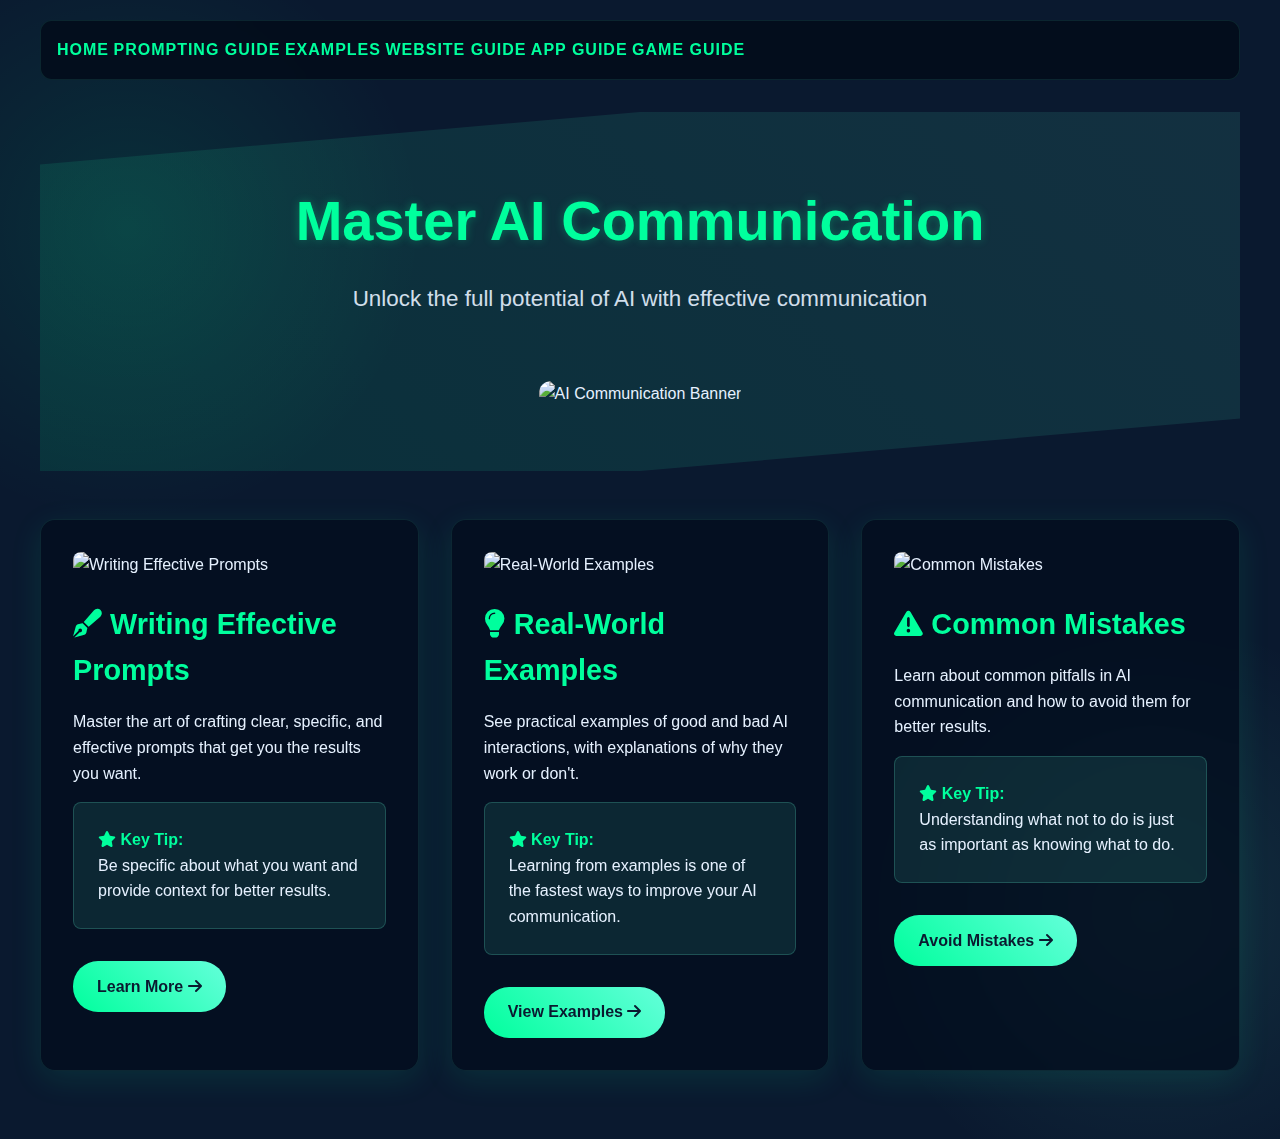
==== index.html @ 0d49021a "Initial commit: AI Development Guide with website, app, and game development sections" ====
<!DOCTYPE html>
<html lang="en">
<head>
    <meta charset="UTF-8">
    <meta name="viewport" content="width=device-width, initial-scale=1.0">
    <title>AI Communication Guide</title>
    <link rel="stylesheet" href="styles.css">
    <link rel="stylesheet" href="https://cdnjs.cloudflare.com/ajax/libs/font-awesome/6.0.0/css/all.min.css">
</head>
<body>
    <div class="container">
        <nav>
            <div class="nav-content">
                <a href="index.html" class="active">Home</a>
                <a href="prompting.html">Prompting Guide</a>
                <a href="examples.html">Examples</a>
                <a href="website-guide.html">Website Guide</a>
                <a href="app-guide.html">App Guide</a>
                <a href="game-guide.html">Game Guide</a>
            </div>
        </nav>

        <div class="hero fade-in">
            <h1>Master AI Communication</h1>
            <p class="subtitle">Unlock the full potential of AI with effective communication</p>
            <img src="images/ai-banner.jpg" alt="AI Communication Banner" style="max-width: 800px; width: 100%; border-radius: 12px; margin-top: 2rem;">
        </div>

        <div class="card-container">
            <div class="card slide-up" style="animation-delay: 0.1s">
                <img src="images/prompt-writing.jpg" alt="Writing Effective Prompts">
                <h2><i class="fas fa-pen-fancy"></i> Writing Effective Prompts</h2>
                <p>Master the art of crafting clear, specific, and effective prompts that get you the results you want.</p>
                <div class="tip">
                    <strong><i class="fas fa-star"></i> Key Tip:</strong> 
                    <p>Be specific about what you want and provide context for better results.</p>
                </div>
                <a href="prompting.html" class="button">Learn More <i class="fas fa-arrow-right"></i></a>
            </div>

            <div class="card slide-up" style="animation-delay: 0.2s">
                <img src="images/examples.jpg" alt="Real-World Examples">
                <h2><i class="fas fa-lightbulb"></i> Real-World Examples</h2>
                <p>See practical examples of good and bad AI interactions, with explanations of why they work or don't.</p>
                <div class="tip">
                    <strong><i class="fas fa-star"></i> Key Tip:</strong>
                    <p>Learning from examples is one of the fastest ways to improve your AI communication.</p>
                </div>
                <a href="examples.html" class="button">View Examples <i class="fas fa-arrow-right"></i></a>
            </div>

            <div class="card slide-up" style="animation-delay: 0.3s">
                <img src="images/mistakes.jpg" alt="Common Mistakes">
                <h2><i class="fas fa-exclamation-triangle"></i> Common Mistakes</h2>
                <p>Learn about common pitfalls in AI communication and how to avoid them for better results.</p>
                <div class="tip">
                    <strong><i class="fas fa-star"></i> Key Tip:</strong>
                    <p>Understanding what not to do is just as important as knowing what to do.</p>
                </div>
                <a href="prompting.html#mistakes" class="button">Avoid Mistakes <i class="fas fa-arrow-right"></i></a>
            </div>
        </div>
    </div>

    <script>
        // Add fade-in effect to elements as they scroll into view
        const observer = new IntersectionObserver((entries) => {
            entries.forEach(entry => {
                if (entry.isIntersecting) {
                    entry.target.style.opacity = 1;
                    entry.target.style.transform = 'translateY(0)';
                }
            });
        });

        document.querySelectorAll('.card').forEach((el) => observer.observe(el));
    </script>
</body>
</html>
---- styles.css ----
:root {
    --primary-color: #00ff9d;
    --secondary-color: #0a192f;
    --accent-color: #64ffda;
    --text-color: #e6f1ff;
    --background-color: #0a192f;
    --card-background: rgba(2, 12, 27, 0.7);
}

* {
    margin: 0;
    padding: 0;
    box-sizing: border-box;
}

body {
    font-family: 'Segoe UI', 'Arial', sans-serif;
    line-height: 1.6;
    color: var(--text-color);
    background-color: var(--background-color);
    background-image: 
        radial-gradient(circle at 10% 20%, rgba(0, 255, 157, 0.1) 0%, transparent 20%),
        radial-gradient(circle at 90% 80%, rgba(100, 255, 218, 0.1) 0%, transparent 20%);
    min-height: 100vh;
    padding: 20px;
}

.container {
    max-width: 1200px;
    margin: 0 auto;
}

nav {
    background: rgba(2, 12, 27, 0.9);
    padding: 1rem;
    margin-bottom: 2rem;
    border-radius: 12px;
    backdrop-filter: blur(10px);
    border: 1px solid rgba(100, 255, 218, 0.1);
}

nav ul {
    list-style: none;
    display: flex;
    justify-content: center;
    gap: 2rem;
}

nav a {
    color: var(--primary-color);
    text-decoration: none;
    font-weight: bold;
    text-transform: uppercase;
    letter-spacing: 1px;
    position: relative;
    padding: 0.5rem 0;
}

nav a::after {
    content: '';
    position: absolute;
    width: 0;
    height: 2px;
    bottom: 0;
    left: 0;
    background-color: var(--primary-color);
    transition: width 0.3s ease;
}

nav a:hover::after {
    width: 100%;
}

.hero {
    text-align: center;
    margin-bottom: 3rem;
    padding: 4rem 0;
    position: relative;
    overflow: hidden;
}

.hero::before {
    content: '';
    position: absolute;
    top: 0;
    left: 0;
    right: 0;
    bottom: 0;
    background: linear-gradient(45deg, rgba(0, 255, 157, 0.1), rgba(100, 255, 218, 0.1));
    transform: skewY(-5deg);
    z-index: -1;
}

h1 {
    color: var(--primary-color);
    margin-bottom: 1rem;
    font-size: 3.5rem;
    font-weight: 800;
    text-shadow: 0 0 10px rgba(0, 255, 157, 0.3);
}

.subtitle {
    color: var(--text-color);
    font-size: 1.4rem;
    margin-bottom: 2rem;
    opacity: 0.9;
}

.card-container {
    display: grid;
    grid-template-columns: repeat(auto-fit, minmax(300px, 1fr));
    gap: 2rem;
    margin-bottom: 3rem;
}

.card {
    background: var(--card-background);
    padding: 2rem;
    border-radius: 15px;
    box-shadow: 0 8px 32px rgba(0, 255, 157, 0.1);
    border: 1px solid rgba(100, 255, 218, 0.1);
    backdrop-filter: blur(10px);
    transition: transform 0.3s ease, box-shadow 0.3s ease;
}

.card:hover {
    transform: translateY(-5px);
    box-shadow: 0 12px 48px rgba(0, 255, 157, 0.2);
}

.card h2 {
    color: var(--primary-color);
    margin-bottom: 1rem;
    font-size: 1.8rem;
}

.card img {
    width: 100%;
    height: 200px;
    object-fit: cover;
    border-radius: 8px;
    margin-bottom: 1.5rem;
}

.example {
    background: rgba(2, 12, 27, 0.5);
    padding: 1.5rem;
    border-radius: 8px;
    margin: 1rem 0;
    border-left: 4px solid var(--primary-color);
}

.bad-example {
    border-left-color: #ff4d4d;
}

.good-example {
    border-left-color: var(--primary-color);
}

.tip {
    background: rgba(100, 255, 218, 0.1);
    padding: 1.5rem;
    border-radius: 8px;
    margin: 1rem 0;
    border: 1px solid rgba(100, 255, 218, 0.2);
}

.tip strong {
    color: var(--primary-color);
}

.button {
    display: inline-block;
    padding: 0.8rem 1.5rem;
    background: linear-gradient(45deg, var(--primary-color), var(--accent-color));
    color: var(--secondary-color);
    text-decoration: none;
    border-radius: 25px;
    font-weight: bold;
    margin-top: 1rem;
    transition: transform 0.3s ease, box-shadow 0.3s ease;
}

.button:hover {
    transform: translateY(-2px);
    box-shadow: 0 4px 12px rgba(0, 255, 157, 0.3);
}

@media (max-width: 768px) {
    nav ul {
        flex-direction: column;
        align-items: center;
        gap: 1rem;
    }

    .card-container {
        grid-template-columns: 1fr;
    }

    h1 {
        font-size: 2.5rem;
    }
}

/* Animation classes */
.fade-in {
    animation: fadeIn 0.5s ease-in;
}

.slide-up {
    animation: slideUp 0.5s ease-out;
}

@keyframes fadeIn {
    from { opacity: 0; }
    to { opacity: 1; }
}

@keyframes slideUp {
    from { 
        transform: translateY(20px);
        opacity: 0;
    }
    to {
        transform: translateY(0);
        opacity: 1;
    }
}
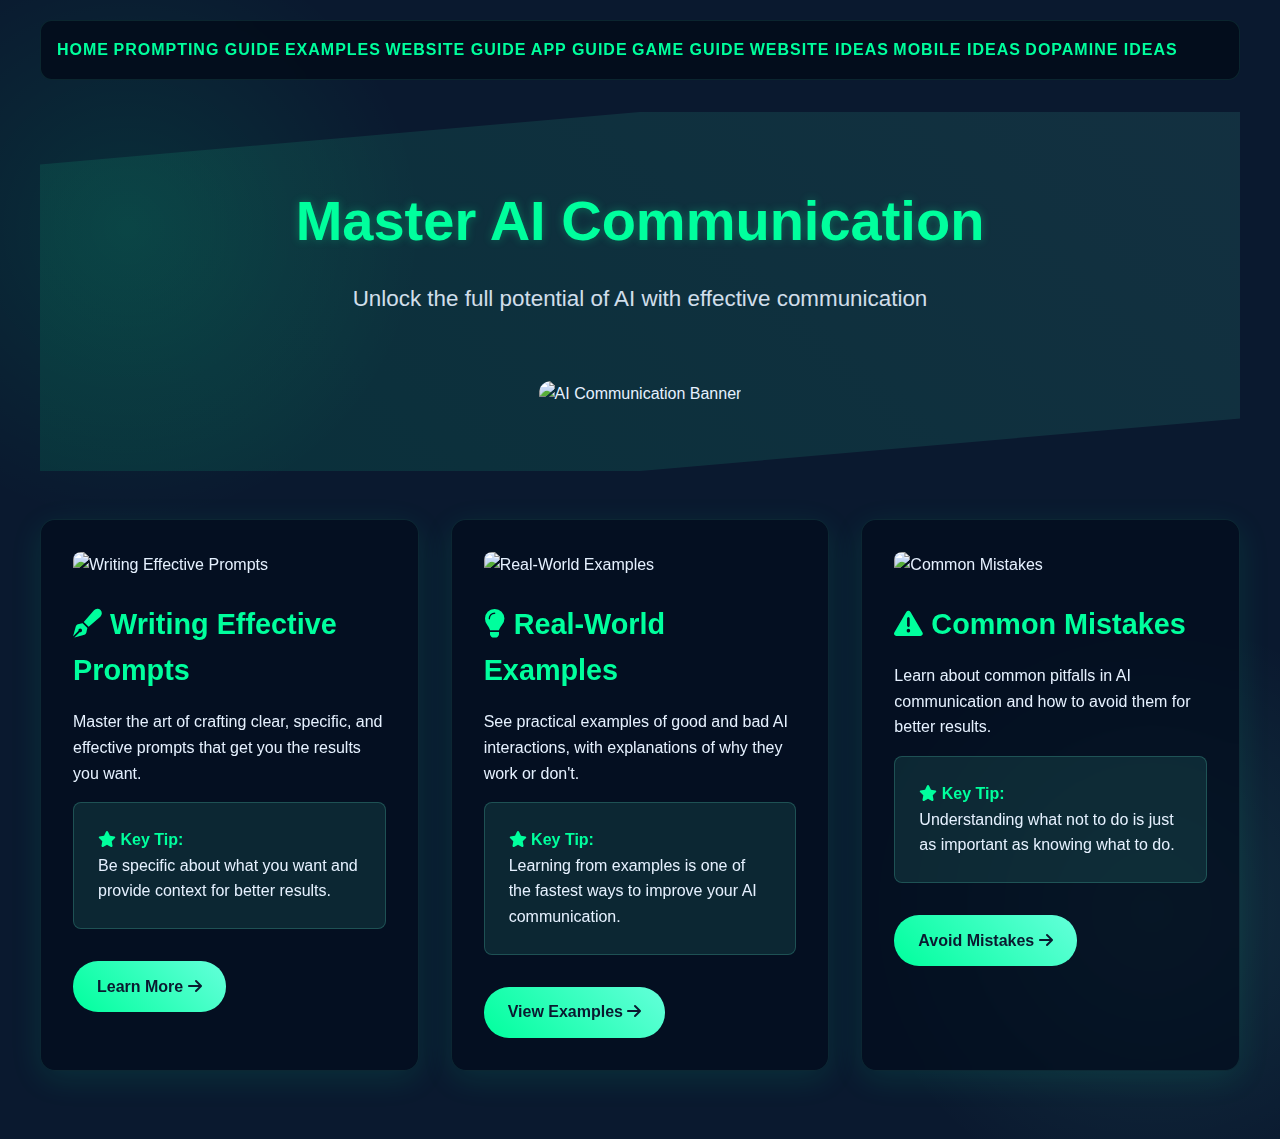
==== commit b7db8075: "Added dopamine-ideas.html with 50 dopamine-triggering website ideas and updated navigation in all pa" ====
--- a/index.html
+++ b/index.html
@@ -17,6 +17,9 @@
                 <a href="website-guide.html">Website Guide</a>
                 <a href="app-guide.html">App Guide</a>
                 <a href="game-guide.html">Game Guide</a>
+                <a href="website-ideas.html">Website Ideas</a>
+                <a href="mobile-ideas.html">Mobile Ideas</a>
+                <a href="dopamine-ideas.html">Dopamine Ideas</a>
             </div>
         </nav>
 
